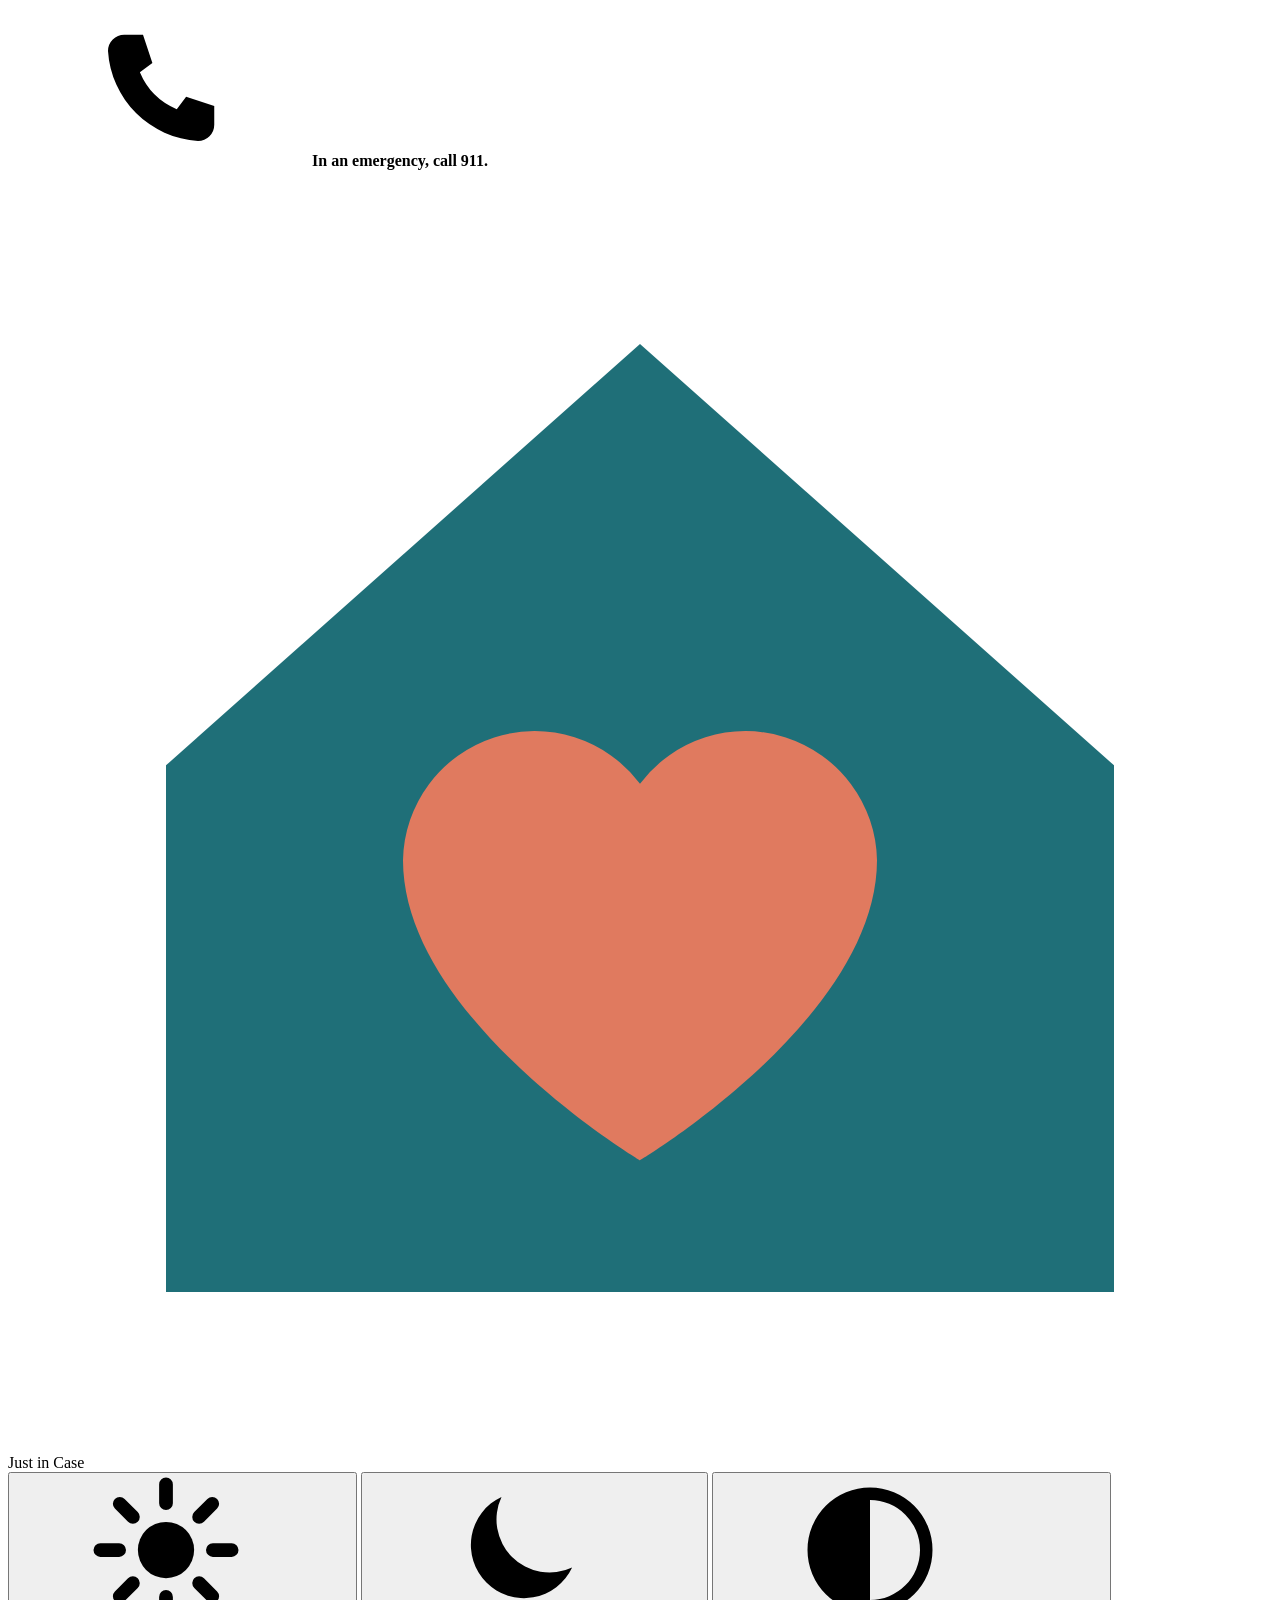
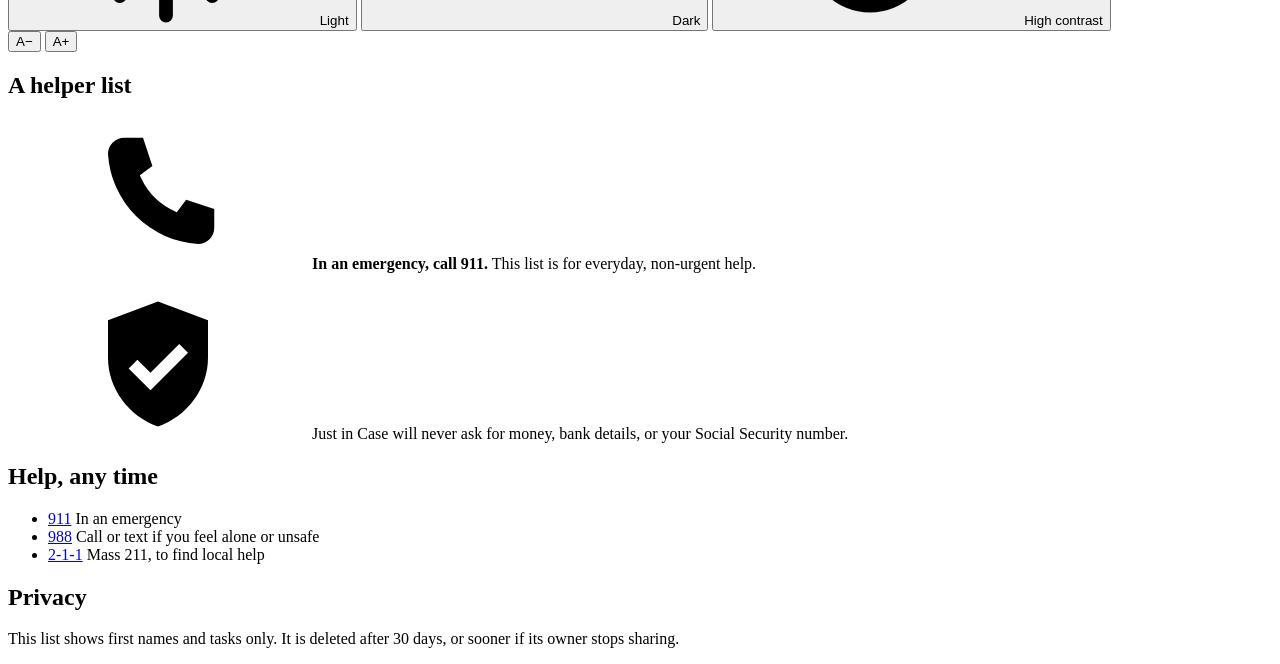
==== web/static/share.html @ d0dc2391 "Warm palette, three themes, polished tabs, timeline and calendar Color and theme - Light is the defa" ====
<!doctype html>
<html lang="en">
<head>
  <meta charset="utf-8">
  <meta name="viewport" content="width=device-width, initial-scale=1">
  <meta name="robots" content="noindex, nofollow">
  <meta name="referrer" content="no-referrer">
  <title>Helper list</title>
  <link rel="preconnect" href="https://fonts.googleapis.com">
  <link rel="preconnect" href="https://fonts.gstatic.com" crossorigin>
  <link href="https://fonts.googleapis.com/css2?family=Atkinson+Hyperlegible:ital,wght@0,400;0,700;1,400&display=swap" rel="stylesheet">
  <link rel="stylesheet" href="/static/style.css">
  <script>
    (function () {
      var t = null;
      try { t = localStorage.getItem("jic-theme"); } catch (e) {}
      if (t !== "light" && t !== "dark" && t !== "contrast") t = "light";  // Light is the default
      document.documentElement.dataset.theme = t;
    })();
  </script>
  <link rel="icon" href="data:image/svg+xml,%3Csvg xmlns='http://www.w3.org/2000/svg' viewBox='0 0 32 32'%3E%3Cpath d='M4 15 16 4l12 11v13H4z' fill='%231F6F78'/%3E%3Cpath d='M16 25s-6-3.6-6-7.6a3.3 3.3 0 0 1 6-1.9 3.3 3.3 0 0 1 6 1.9c0 4-6 7.6-6 7.6z' fill='%23E07A5F'/%3E%3C/svg%3E">
</head>
<body class="share-body">
  <div class="safety-strip" role="note">
    <p class="safety-911">
      <svg class="icon" aria-hidden="true"><use href="#i-phone"/></svg>
      <strong>In an emergency, call 911.</strong>
    </p>
  </div>

  <header class="site-header">
    <span class="brand">
      <svg class="brand-mark" viewBox="0 0 48 48" aria-hidden="true">
        <path d="M6 22 24 6l18 16v20H6z" fill="#1F6F78"/>
        <path d="M24 37s-9-5.4-9-11.4a5 5 0 0 1 9-2.9 5 5 0 0 1 9 2.9c0 6-9 11.4-9 11.4z" fill="#E07A5F"/>
      </svg>
      <span class="brand-name">Just in Case</span>
    </span>
    <span class="tagline"></span>
    <div class="theme-switch" role="group" aria-label="Color theme">
      <button type="button" id="theme-light" aria-label="Light mode"><svg class="icon" aria-hidden="true"><use href="#i-sun"/></svg> <span aria-hidden="true">Light</span></button>
      <button type="button" id="theme-dark" aria-label="Dark mode"><svg class="icon" aria-hidden="true"><use href="#i-moon"/></svg> <span aria-hidden="true">Dark</span></button>
      <button type="button" id="theme-contrast" aria-label="High contrast"><svg class="icon" aria-hidden="true"><use href="#i-contrast"/></svg> <span aria-hidden="true">High contrast</span></button>
    </div>
    <div class="text-size" role="group" aria-label="Text size">
      <button type="button" id="smaller" aria-label="Make text smaller">A<span aria-hidden="true">−</span></button>
      <button type="button" id="bigger" aria-label="Make text bigger">A<span aria-hidden="true">+</span></button>
    </div>
  </header>

  <main class="share-main">
    <div id="owner-banner" class="owner-banner" hidden>
      <svg class="icon" aria-hidden="true"><use href="#i-shield"/></svg>
      <div>
        <p><strong>This is your private link.</strong> Keep it to yourself. With it you can remove names, or stop sharing.</p>
        <button type="button" id="delete-list" class="btn btn-quiet btn-stop">
          <svg class="icon" aria-hidden="true"><use href="#i-stop"/></svg> Stop sharing
        </button>
        <p class="helper-small">Stop sharing deletes this list for everyone, and the link stops working.</p>
      </div>
    </div>

    <section class="share-card">
      <h1 id="share-title">A helper list</h1>
      <p id="share-intro" class="share-intro"></p>
      <p class="notice-911">
        <svg class="icon" aria-hidden="true"><use href="#i-phone"/></svg>
        <span><strong>In an emergency, call 911.</strong> This list is for everyday, non-urgent help.</span>
      </p>
      <p id="share-status" class="share-status" role="status"></p>
      <ul id="share-rows" class="share-rows"></ul>
      <p id="share-expires" class="helper-small"></p>
    </section>
    <p class="trust-line">
      <svg class="icon" aria-hidden="true"><use href="#i-shield"/></svg>
      <span>Just in Case will never ask for money, bank details, or your Social Security number.</span>
    </p>
  </main>

  <svg width="0" height="0" style="position:absolute" aria-hidden="true">
    <defs>
      <symbol id="i-phone" viewBox="0 0 24 24"><path d="M6.6 3h3l1.5 4.5-2 1.5a11 11 0 0 0 5.9 5.9l1.5-2L21 14.4v3A2.6 2.6 0 0 1 18.4 20 15.4 15.4 0 0 1 4 5.6 2.6 2.6 0 0 1 6.6 3z" fill="currentColor"/></symbol>
      <symbol id="i-check" viewBox="0 0 24 24"><path d="m9.5 16.2-4-4L4 13.7l5.5 5.5L20 8.7l-1.5-1.5z" fill="currentColor"/></symbol>
      <symbol id="i-plus" viewBox="0 0 24 24"><path d="M11 4h2v7h7v2h-7v7h-2v-7H4v-2h7z" fill="currentColor"/></symbol>
      <symbol id="i-heart" viewBox="0 0 24 24"><path d="M12 21s-8-5-8-11a4.5 4.5 0 0 1 8-2.8A4.5 4.5 0 0 1 20 10c0 6-8 11-8 11z" fill="currentColor"/></symbol>
      <symbol id="i-shield" viewBox="0 0 24 24"><path d="M12 2 4 5v6c0 5 3.4 9.4 8 11 4.6-1.6 8-6 8-11V5zm-1.2 14.2-3.5-3.5 1.4-1.4 2.1 2.1 4.6-4.6 1.4 1.4z" fill="currentColor"/></symbol>
      <symbol id="i-stop" viewBox="0 0 24 24"><path d="M6 6h12v12H6z" fill="currentColor"/></symbol>
      <symbol id="i-dash"viewBox="0 0 24 24"><path d="M12 2a10 10 0 1 1 0 20 10 10 0 0 1 0-20zM7 11v2h10v-2z" fill="currentColor"/></symbol>
      <symbol id="i-contrast" viewBox="0 0 24 24"><path d="M12 2a10 10 0 1 1 0 20 10 10 0 0 1 0-20zm0 2v16a8 8 0 0 0 0-16z" fill="currentColor"/></symbol>
      <symbol id="i-sun" viewBox="0 0 24 24"><circle cx="12" cy="12" r="4.5" fill="currentColor"/><path d="M12 1.5v3M12 19.5v3M1.5 12h3M19.5 12h3M4.6 4.6l2.1 2.1M17.3 17.3l2.1 2.1M4.6 19.4l2.1-2.1M17.3 6.7l2.1-2.1" stroke="currentColor" stroke-width="2.2" stroke-linecap="round"/></symbol>
      <symbol id="i-moon" viewBox="0 0 24 24"><path d="M20.5 14.8A8.5 8.5 0 0 1 9.2 3.5a8.5 8.5 0 1 0 11.3 11.3z" fill="currentColor"/></symbol>
    </defs>
  </svg>
  <footer class="site-footer">
    <div class="footer-grid">
      <section aria-labelledby="f-help">
        <h2 id="f-help">Help, any time</h2>
        <ul class="footer-help">
          <li><a href="tel:911">911</a> In an emergency</li>
          <li><a href="tel:988">988</a> Call or text if you feel alone or unsafe</li>
          <li><a href="tel:211">2-1-1</a> Mass 211, to find local help</li>
        </ul>
      </section>
      <section aria-labelledby="f-privacy">
        <h2 id="f-privacy">Privacy</h2>
        <p>This list shows first names and tasks only. It is deleted after 30 days, or sooner if its owner stops sharing.</p>
      </section>
    </div>
  </footer>
  <script src="/static/share.js"></script>
</body>
</html>
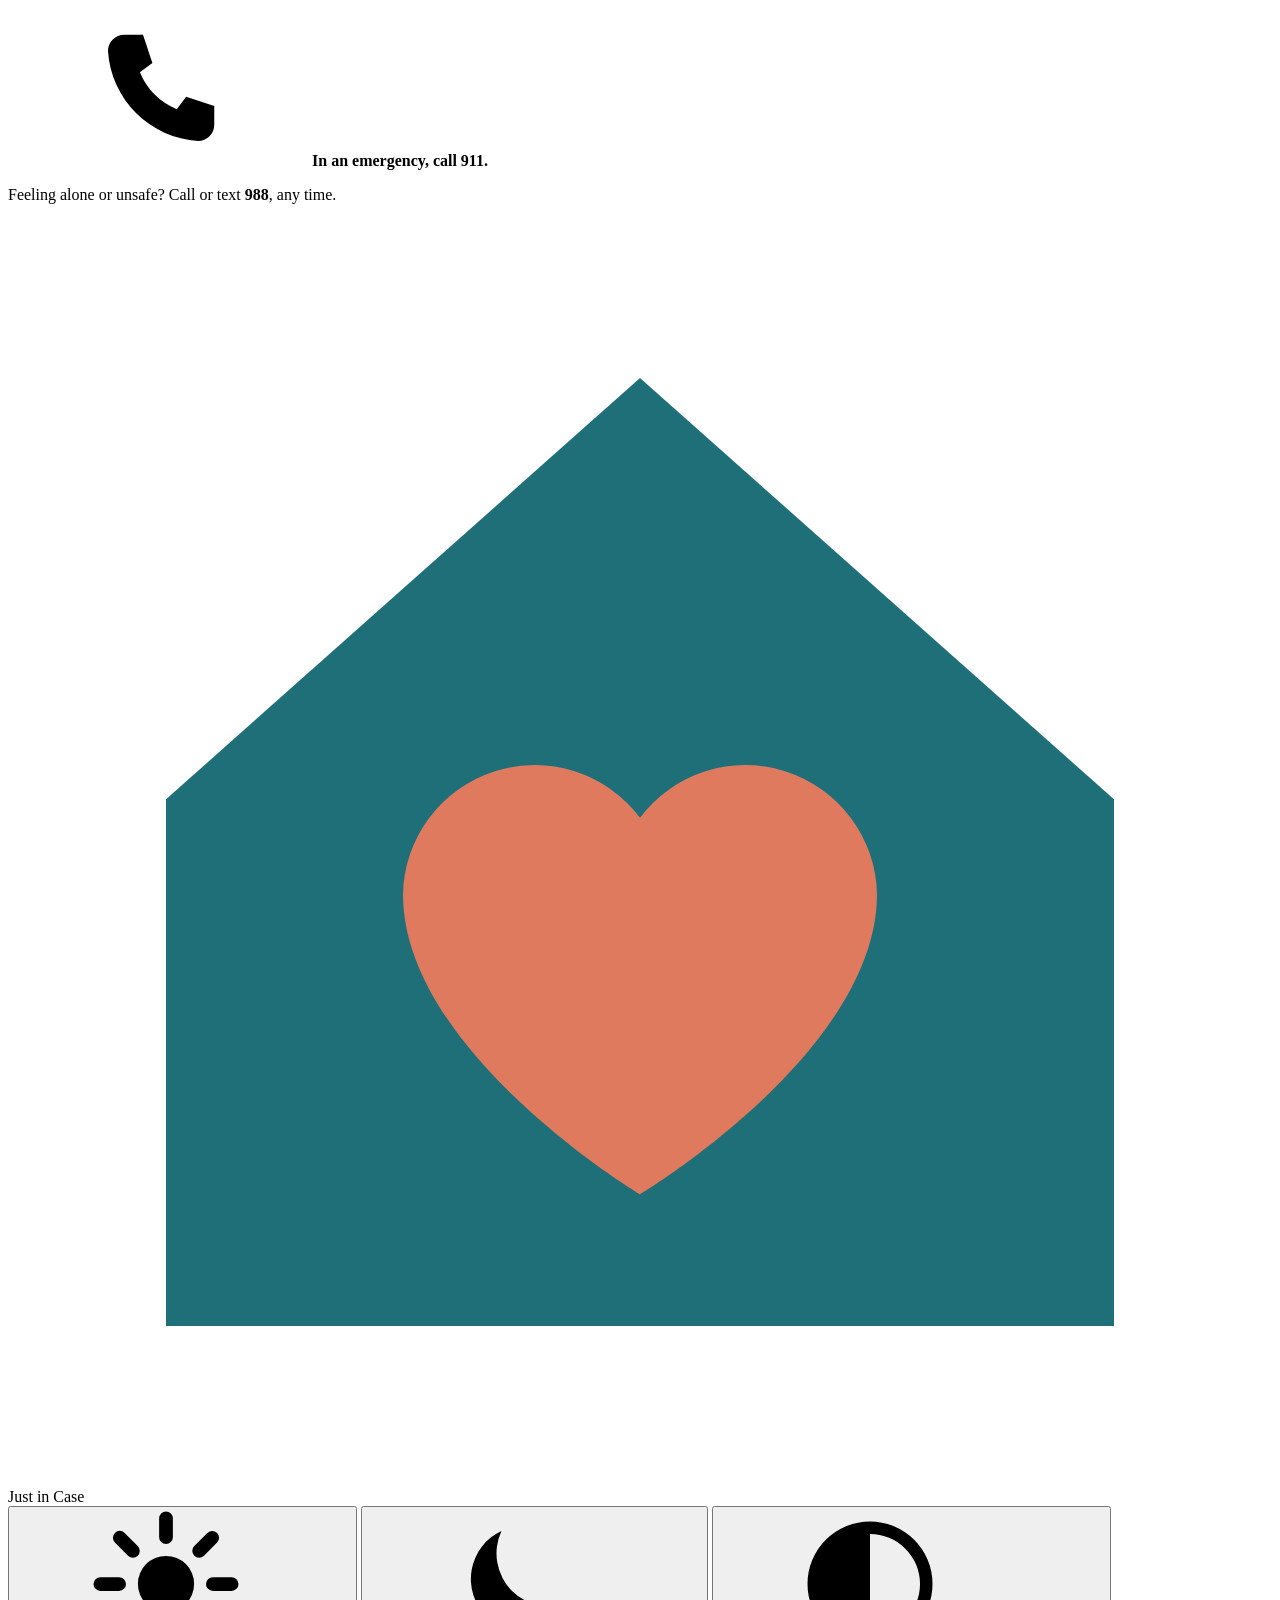
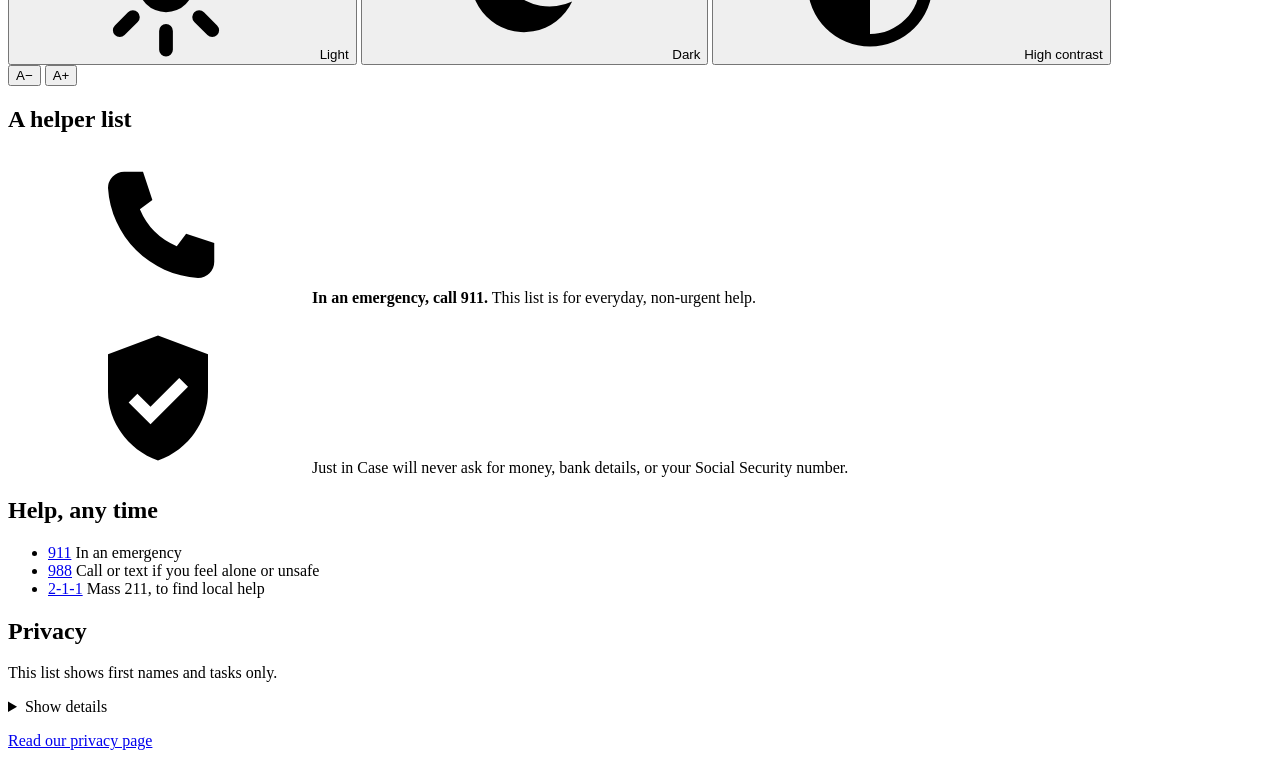
==== commit bc7de27d: "Simple mode, Haven, privacy page, and plan tools Home and chat - Simple mode is the default: three b" ====
--- a/web/static/share.html
+++ b/web/static/share.html
@@ -26,6 +26,7 @@
       <svg class="icon" aria-hidden="true"><use href="#i-phone"/></svg>
       <strong>In an emergency, call 911.</strong>
     </p>
+    <p class="safety-988">Feeling alone or unsafe? Call or text <strong>988</strong>, any time.</p>
   </div>
 
   <header class="site-header">
@@ -52,7 +53,8 @@
     <div id="owner-banner" class="owner-banner" hidden>
       <svg class="icon" aria-hidden="true"><use href="#i-shield"/></svg>
       <div>
-        <p><strong>This is your private link.</strong> Keep it to yourself. With it you can remove names, or stop sharing.</p>
+        <p><strong>This is your private link.</strong> Keep it to yourself.</p>
+        <details class="more"><summary>Show details</summary><p>With it you can remove names, or stop sharing.</p></details>
         <button type="button" id="delete-list" class="btn btn-quiet btn-stop">
           <svg class="icon" aria-hidden="true"><use href="#i-stop"/></svg> Stop sharing
         </button>
@@ -103,7 +105,9 @@
       </section>
       <section aria-labelledby="f-privacy">
         <h2 id="f-privacy">Privacy</h2>
-        <p>This list shows first names and tasks only. It is deleted after 30 days, or sooner if its owner stops sharing.</p>
+        <p>This list shows first names and tasks only.</p>
+        <details class="more"><summary>Show details</summary><p>It is deleted after 30 days, or sooner if its owner stops sharing.</p></details>
+        <p><a href="/#privacy">Read our privacy page</a></p>
       </section>
     </div>
   </footer>
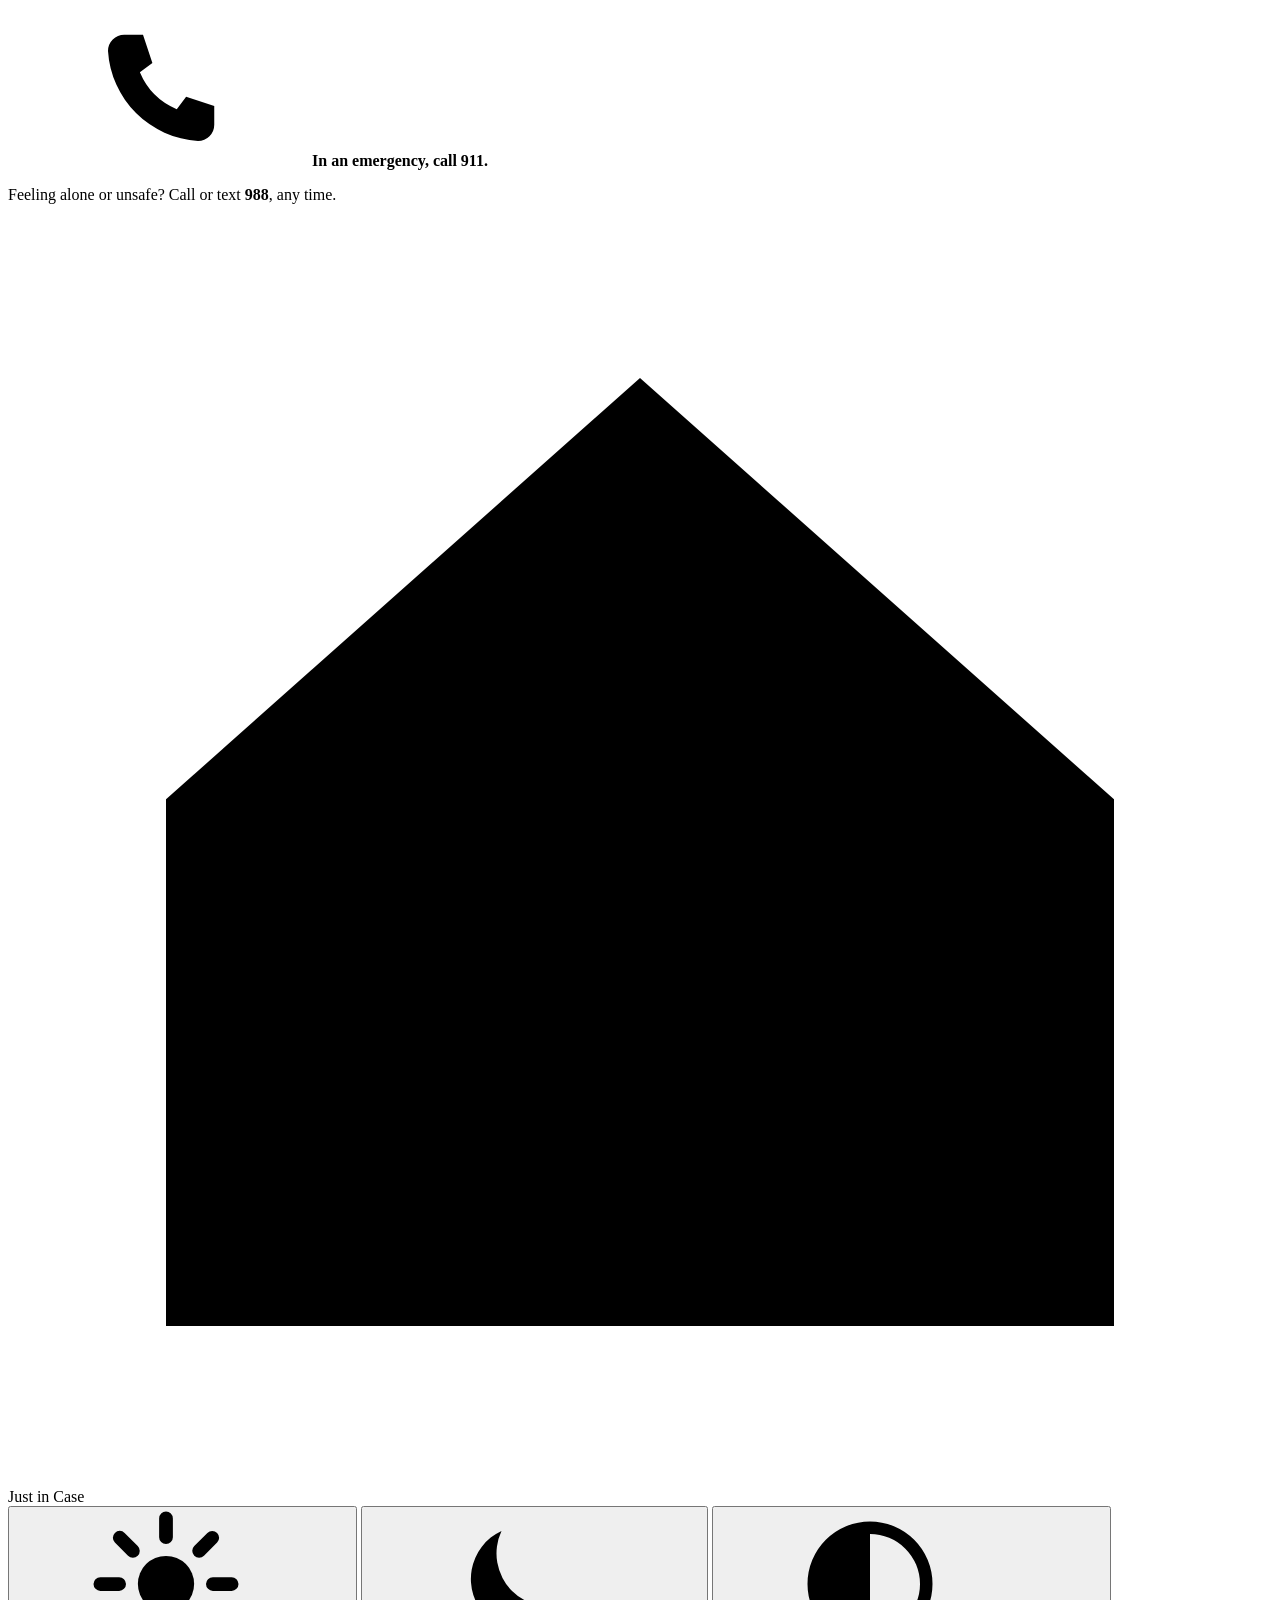
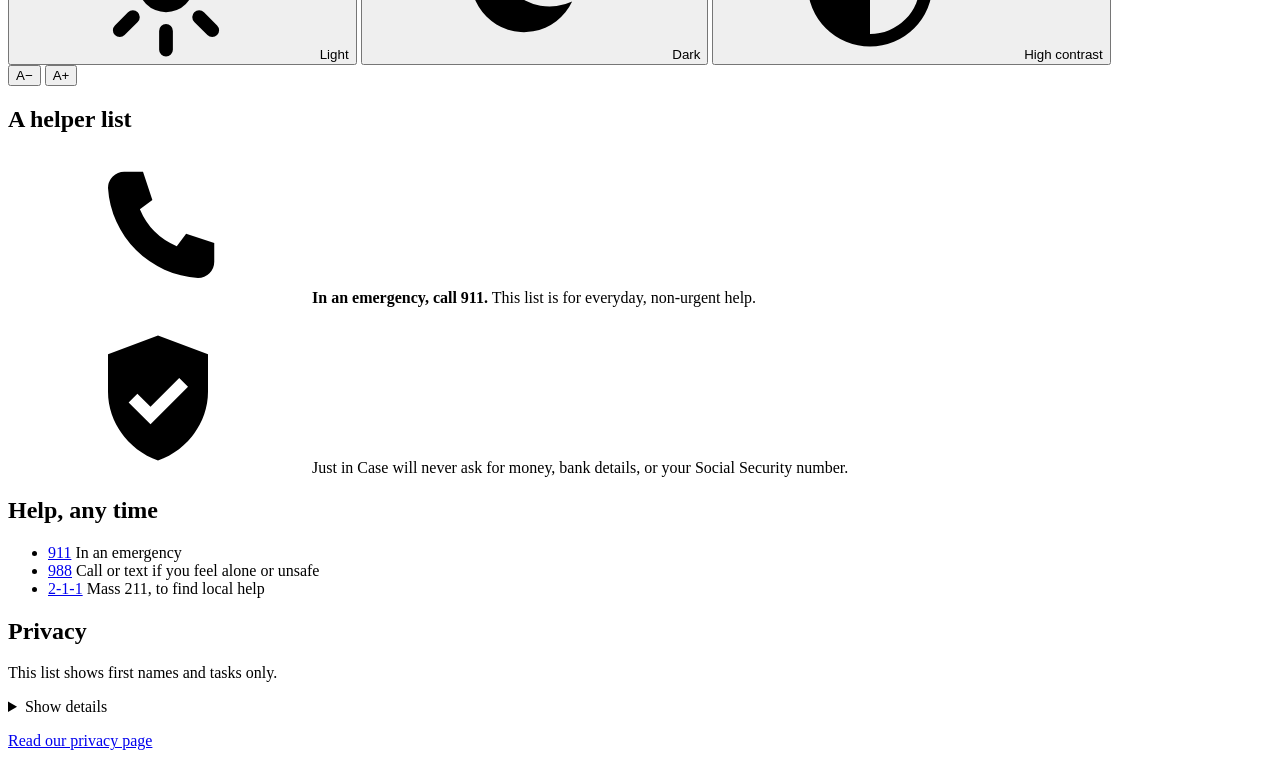
==== commit 79589724: "Calmer interface, guided Ruth story, and theme fixes (Rounds 6 and 7, part 1) Round 6: a calmer, mor" ====
--- a/web/static/share.html
+++ b/web/static/share.html
@@ -3,6 +3,8 @@
 <head>
   <meta charset="utf-8">
   <meta name="viewport" content="width=device-width, initial-scale=1">
+  <!-- "only light": browsers may not darken Light by themselves. The Dark and High contrast themes set their own colors. -->
+  <meta name="color-scheme" content="only light">
   <meta name="robots" content="noindex, nofollow">
   <meta name="referrer" content="no-referrer">
   <title>Helper list</title>
@@ -13,8 +15,10 @@
   <script>
     (function () {
       var t = null;
-      try { t = localStorage.getItem("jic-theme"); } catch (e) {}
-      if (t !== "light" && t !== "dark" && t !== "contrast") t = "light";  // Light is the default
+      try { t = localStorage.getItem("jic-theme-v2"); } catch (e) {}
+      // Light is the default. "-v2": choices saved by older versions (which could follow the
+      // computer's dark setting) are ignored, so everyone starts in Light once.
+      if (t !== "light" && t !== "dark" && t !== "contrast") t = "light";
       document.documentElement.dataset.theme = t;
     })();
   </script>
@@ -32,8 +36,8 @@
   <header class="site-header">
     <span class="brand">
       <svg class="brand-mark" viewBox="0 0 48 48" aria-hidden="true">
-        <path d="M6 22 24 6l18 16v20H6z" fill="#1F6F78"/>
-        <path d="M24 37s-9-5.4-9-11.4a5 5 0 0 1 9-2.9 5 5 0 0 1 9 2.9c0 6-9 11.4-9 11.4z" fill="#E07A5F"/>
+        <path d="M6 22 24 6l18 16v20H6z" style="fill:var(--primary)"/>
+        <path d="M24 37s-9-5.4-9-11.4a5 5 0 0 1 9-2.9 5 5 0 0 1 9 2.9c0 6-9 11.4-9 11.4z" style="fill:var(--brand-heart)"/>
       </svg>
       <span class="brand-name">Just in Case</span>
     </span>
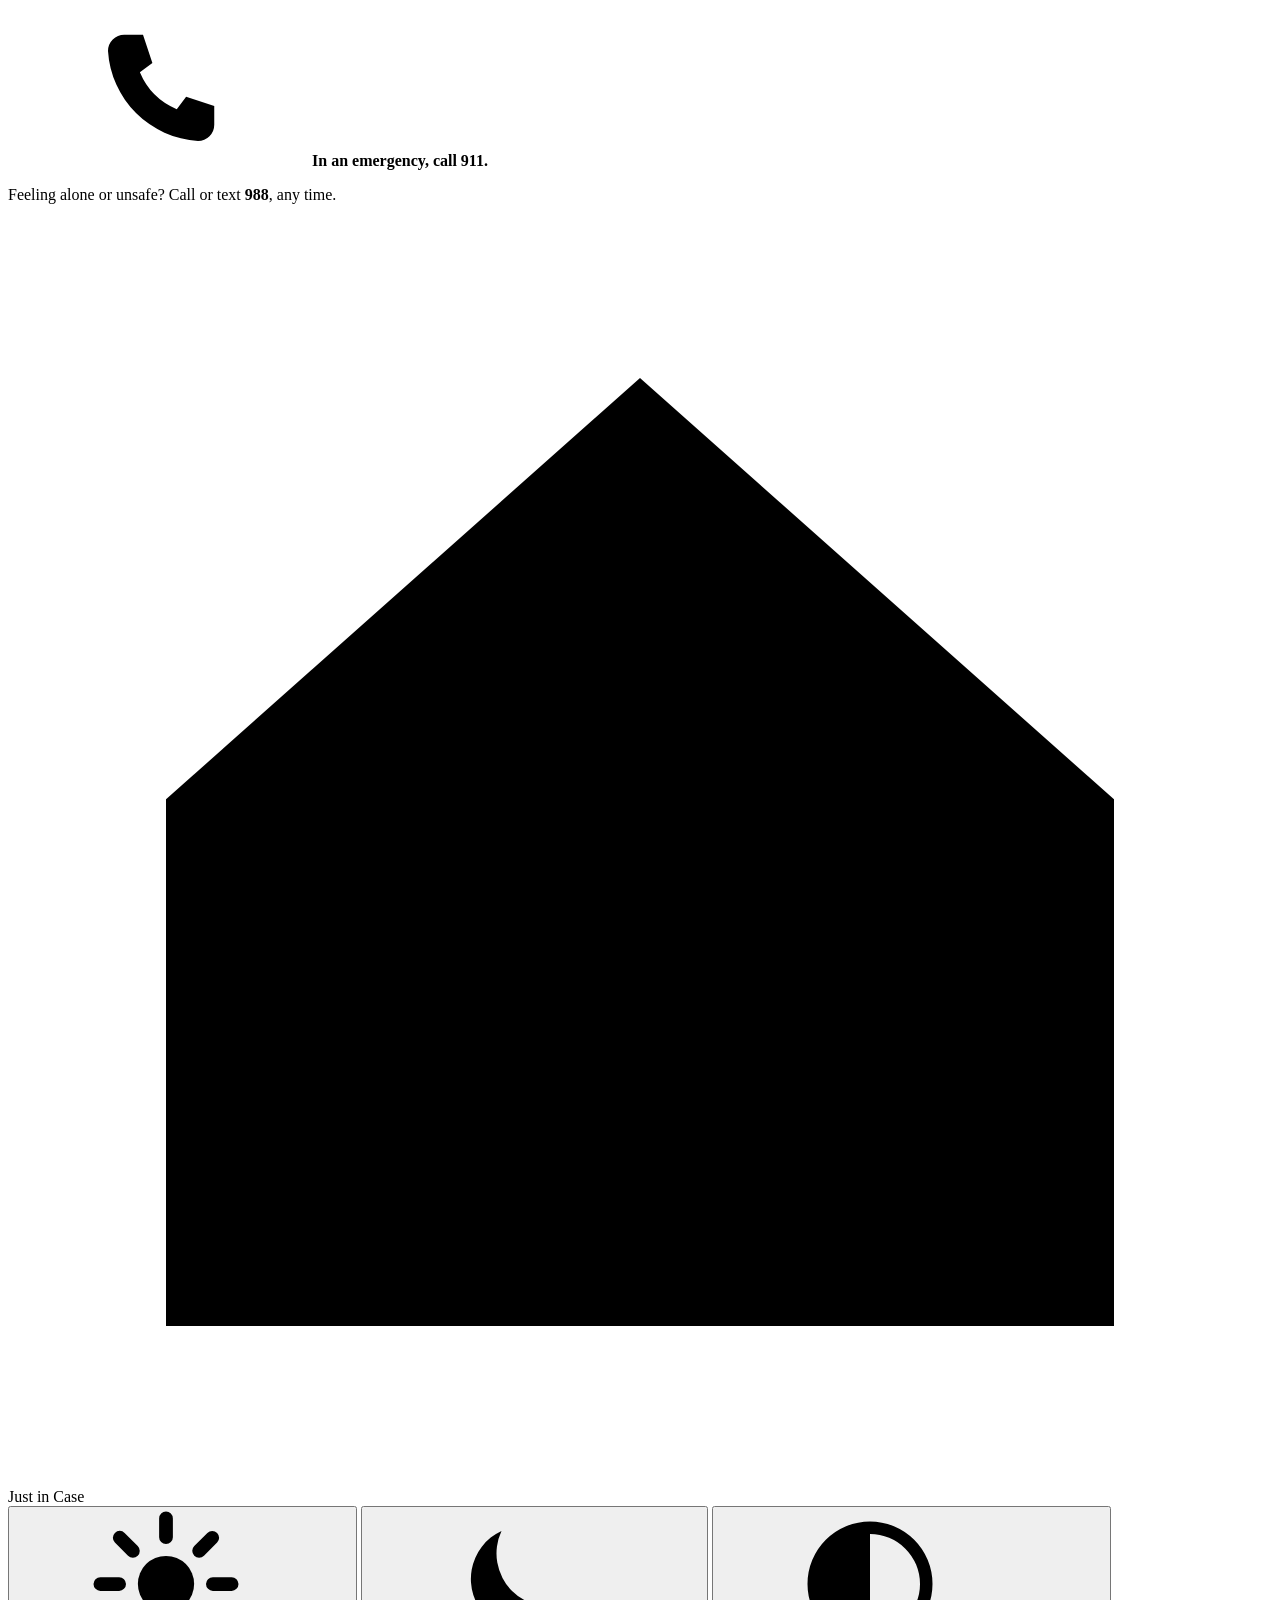
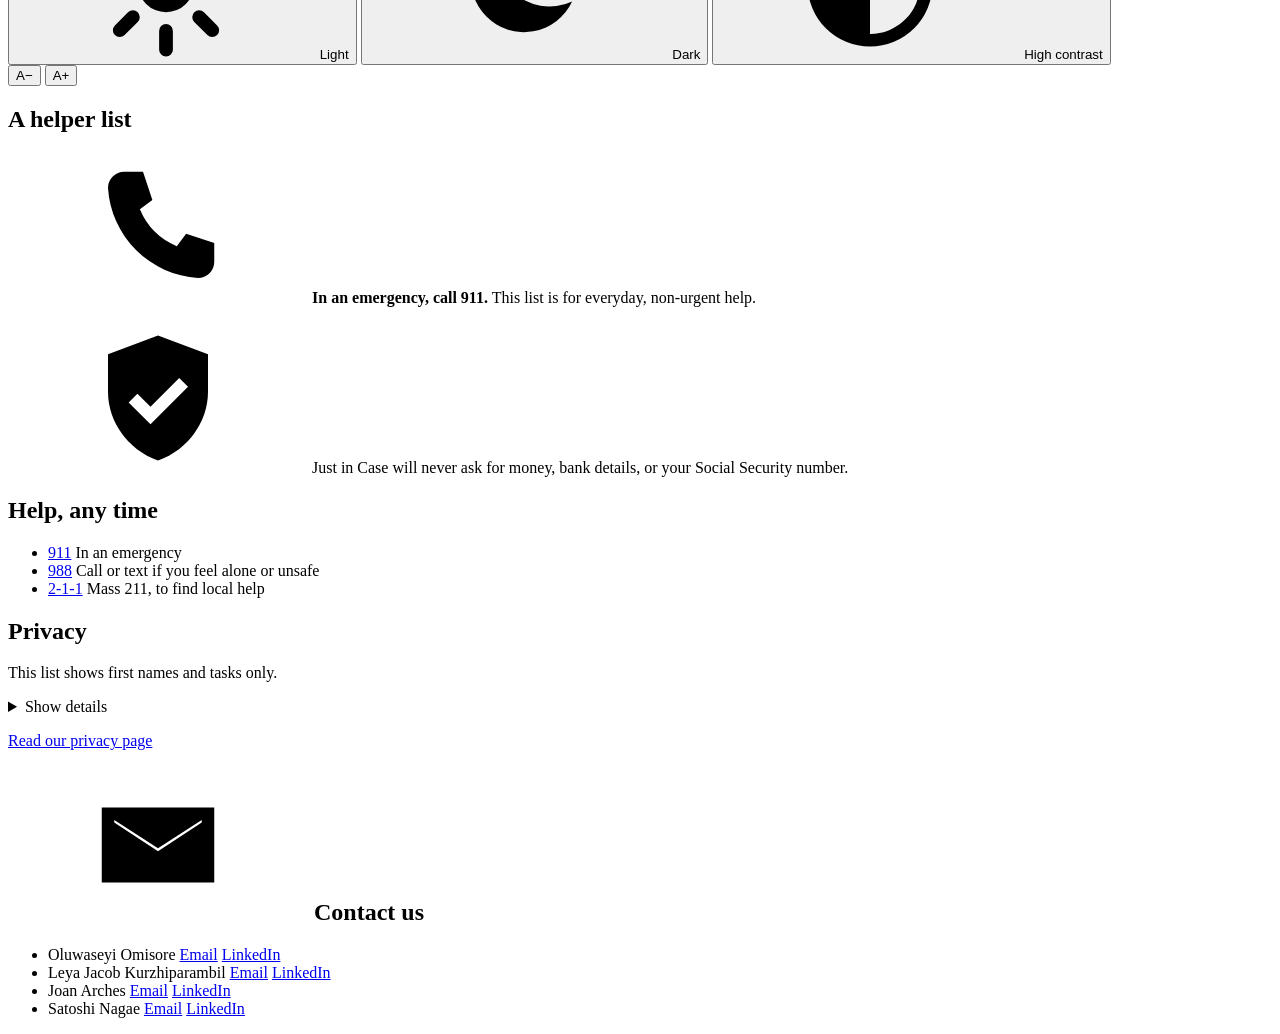
==== commit deb4d23f: "Footer: Contact us, with each team member's email and LinkedIn On the main site and the shared helpe" ====
--- a/web/static/share.html
+++ b/web/static/share.html
@@ -4,7 +4,7 @@
   <meta charset="utf-8">
   <meta name="viewport" content="width=device-width, initial-scale=1">
   <!-- "only light": browsers may not darken Light by themselves. The Dark and High contrast themes set their own colors. -->
-  <meta name="color-scheme" content="only light">
+  <meta name="color-scheme" content="light only"><meta name="darkreader-lock">
   <meta name="robots" content="noindex, nofollow">
   <meta name="referrer" content="no-referrer">
   <title>Helper list</title>
@@ -93,6 +93,8 @@
       <symbol id="i-stop" viewBox="0 0 24 24"><path d="M6 6h12v12H6z" fill="currentColor"/></symbol>
       <symbol id="i-dash"viewBox="0 0 24 24"><path d="M12 2a10 10 0 1 1 0 20 10 10 0 0 1 0-20zM7 11v2h10v-2z" fill="currentColor"/></symbol>
       <symbol id="i-contrast" viewBox="0 0 24 24"><path d="M12 2a10 10 0 1 1 0 20 10 10 0 0 1 0-20zm0 2v16a8 8 0 0 0 0-16z" fill="currentColor"/></symbol>
+      <symbol id="i-calendar" viewBox="0 0 24 24"><path d="M7 2h2v2h6V2h2v2h3a1 1 0 0 1 1 1v15a1 1 0 0 1-1 1H4a1 1 0 0 1-1-1V5a1 1 0 0 1 1-1h3zM5 9v10h14V9zm2 2h4v4H7z" fill="currentColor"/></symbol>
+      <symbol id="i-mail" viewBox="0 0 24 24"><path d="M3 6h18v12H3zm2 2v.4l7 4.6 7-4.6V8l-7 4.5z" fill="currentColor"/></symbol>
       <symbol id="i-sun" viewBox="0 0 24 24"><circle cx="12" cy="12" r="4.5" fill="currentColor"/><path d="M12 1.5v3M12 19.5v3M1.5 12h3M19.5 12h3M4.6 4.6l2.1 2.1M17.3 17.3l2.1 2.1M4.6 19.4l2.1-2.1M17.3 6.7l2.1-2.1" stroke="currentColor" stroke-width="2.2" stroke-linecap="round"/></symbol>
       <symbol id="i-moon" viewBox="0 0 24 24"><path d="M20.5 14.8A8.5 8.5 0 0 1 9.2 3.5a8.5 8.5 0 1 0 11.3 11.3z" fill="currentColor"/></symbol>
     </defs>
@@ -113,6 +115,15 @@
         <details class="more"><summary>Show details</summary><p>It is deleted after 30 days, or sooner if its owner stops sharing.</p></details>
         <p><a href="/#privacy">Read our privacy page</a></p>
       </section>
+      <section aria-labelledby="f-contact">
+        <h2 id="f-contact"><svg class="icon" aria-hidden="true"><use href="#i-mail"/></svg> Contact us</h2>
+        <ul class="footer-contact">
+          <li><span class="contact-name">Oluwaseyi Omisore</span> <a href="mailto:oluwaseyi.omisore001@umb.edu" aria-label="Email Oluwaseyi Omisore">Email</a> <a href="https://www.linkedin.com/in/oluwaseyi-omisore-cs" target="_blank" rel="noopener noreferrer" aria-label="Oluwaseyi Omisore on LinkedIn (opens in a new tab)">LinkedIn</a></li>
+          <li><span class="contact-name">Leya Jacob Kurzhiparambil</span> <a href="mailto:L.Kurzhiparambil001@umb.edu" aria-label="Email Leya Jacob Kurzhiparambil">Email</a> <a href="https://www.linkedin.com/in/leya-jacob/" target="_blank" rel="noopener noreferrer" aria-label="Leya Jacob Kurzhiparambil on LinkedIn (opens in a new tab)">LinkedIn</a></li>
+          <li><span class="contact-name">Joan Arches</span> <a href="mailto:Joan.Arches@umb.edu" aria-label="Email Joan Arches">Email</a> <a href="https://www.linkedin.com/in/joanarches/" target="_blank" rel="noopener noreferrer" aria-label="Joan Arches on LinkedIn (opens in a new tab)">LinkedIn</a></li>
+          <li><span class="contact-name">Satoshi Nagae</span> <a href="mailto:Satoshi.Nagae001@umb.edu" aria-label="Email Satoshi Nagae">Email</a> <a href="https://www.linkedin.com/in/snagae/" target="_blank" rel="noopener noreferrer" aria-label="Satoshi Nagae on LinkedIn (opens in a new tab)">LinkedIn</a></li>
+        </ul>
+      </section>
     </div>
   </footer>
   <script src="/static/share.js"></script>
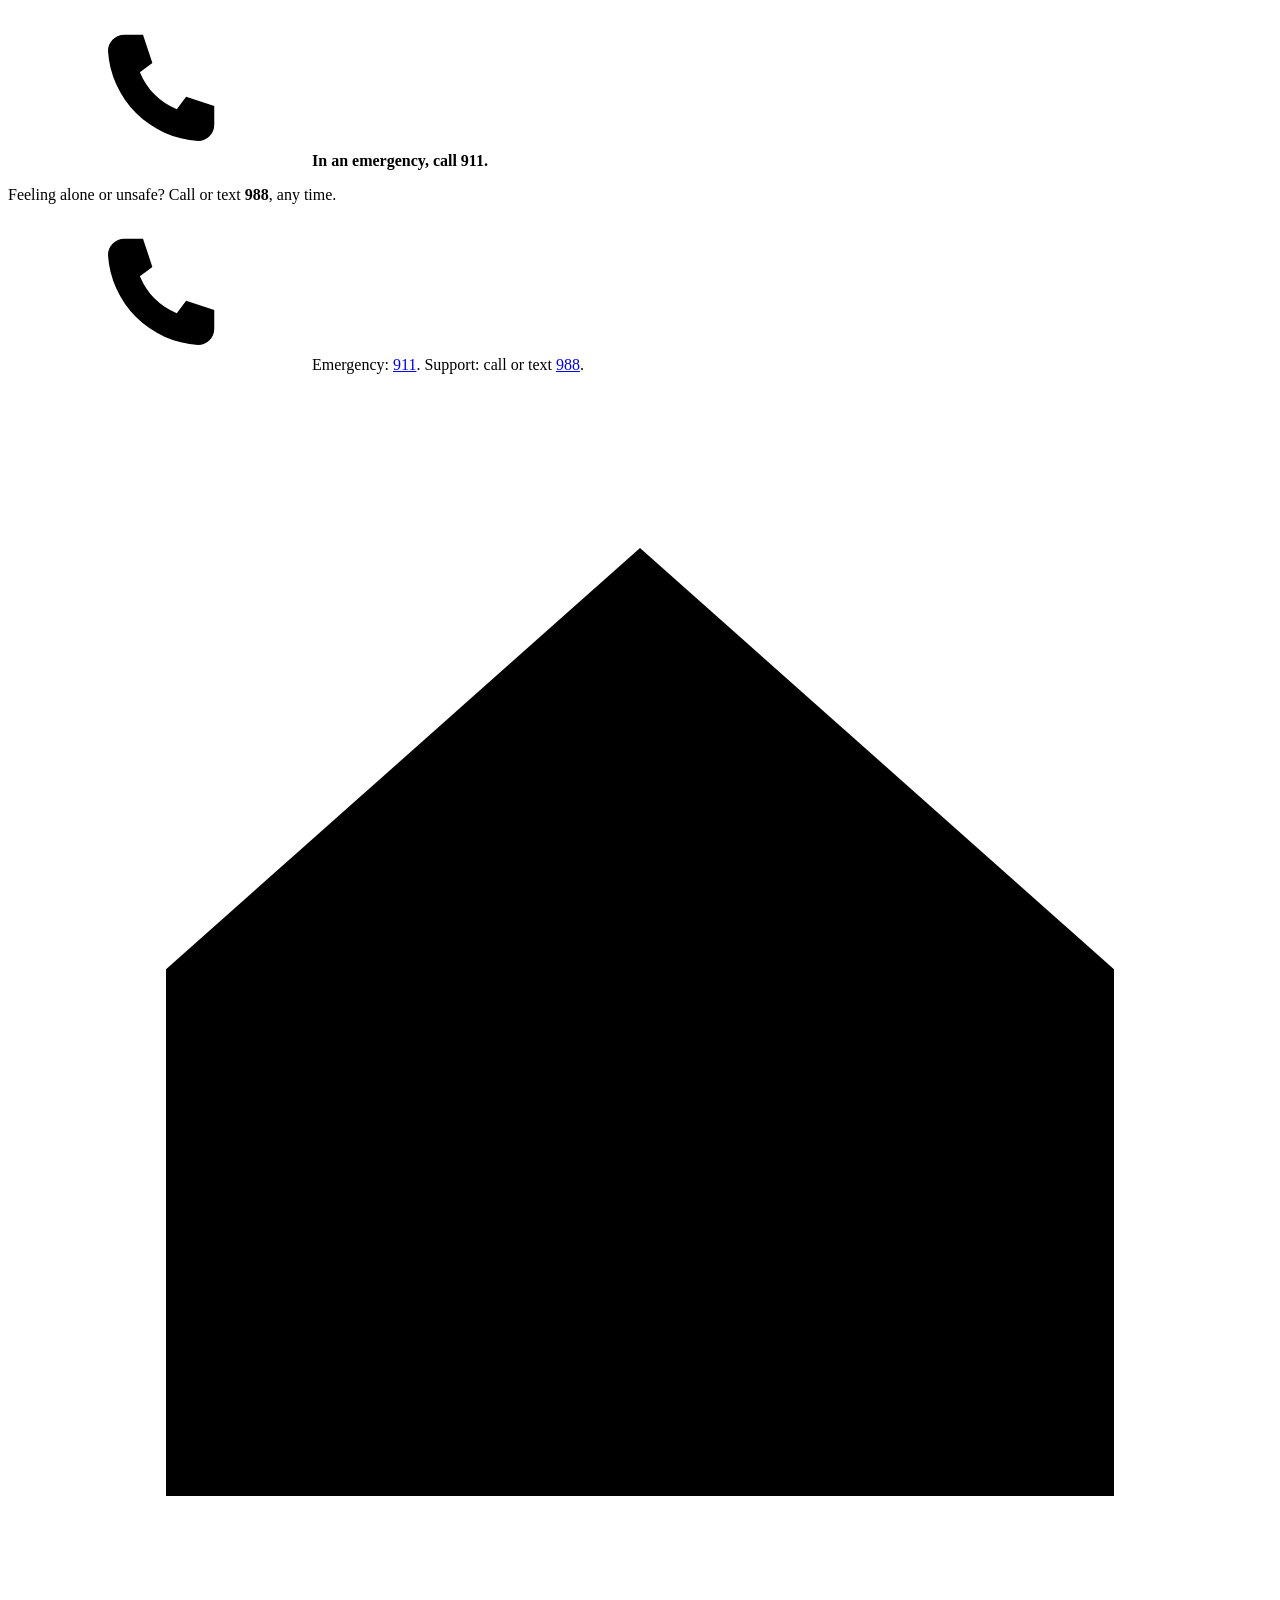
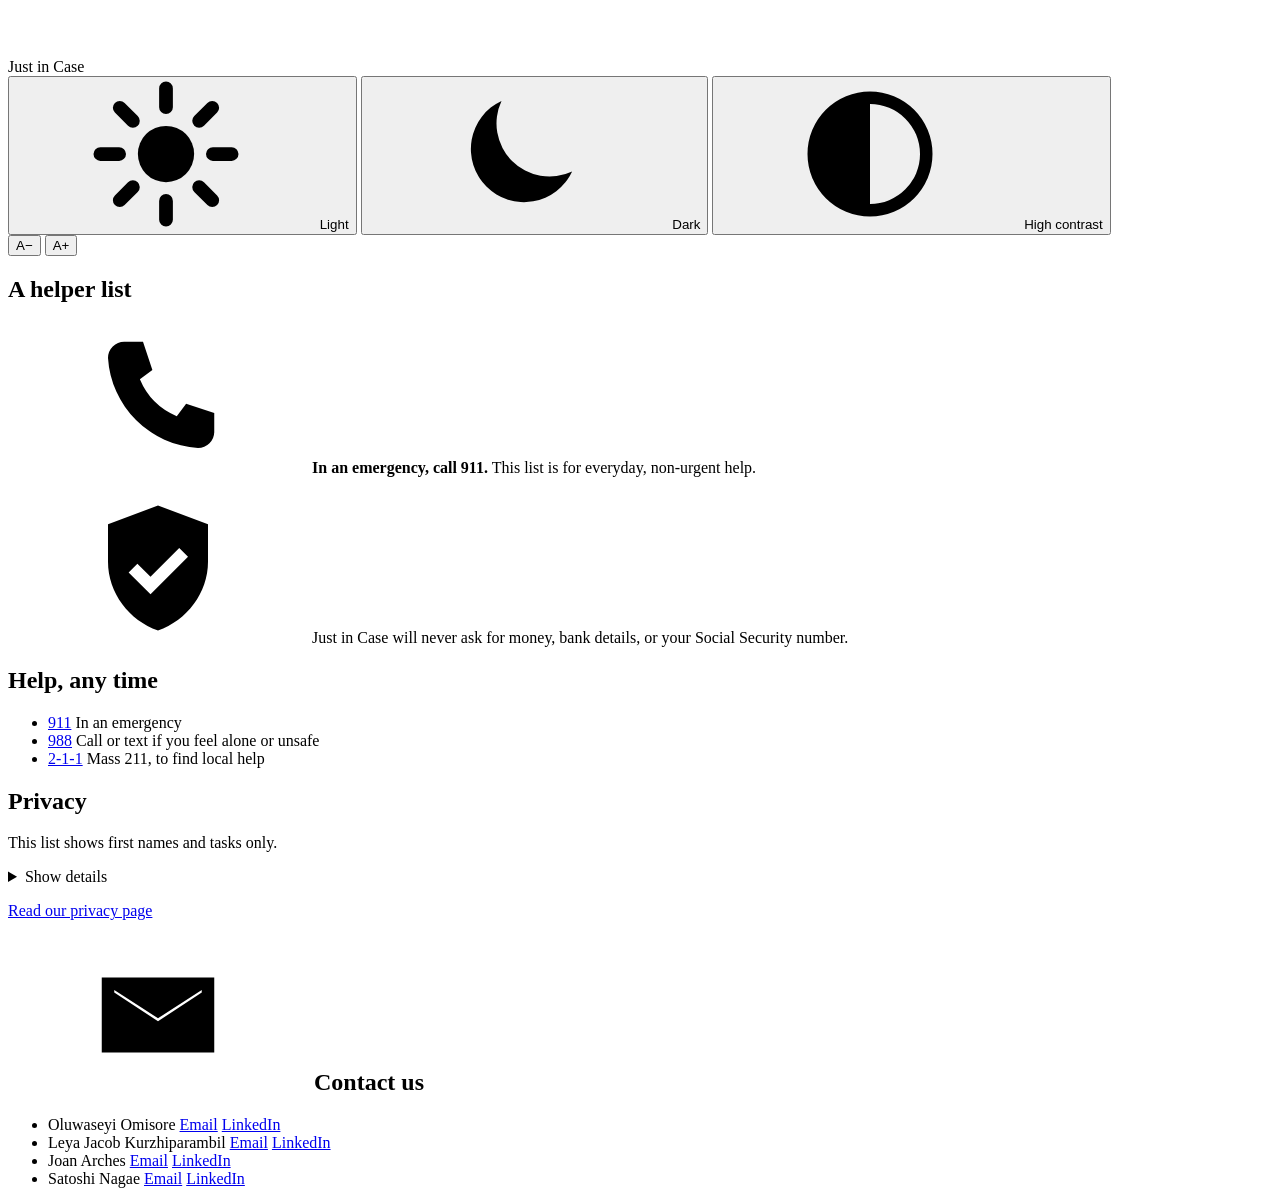
==== commit b38298e9: "Round 14.1: every move starts at the top, tour tips sit beside their target, one-line emergency bar " ====
--- a/web/static/share.html
+++ b/web/static/share.html
@@ -31,6 +31,8 @@
       <strong>In an emergency, call 911.</strong>
     </p>
     <p class="safety-988">Feeling alone or unsafe? Call or text <strong>988</strong>, any time.</p>
+    <!-- Phones: the same two numbers on one short line, both tappable -->
+    <p class="safety-compact"><svg class="icon" aria-hidden="true"><use href="#i-phone"/></svg> <span>Emergency: <a href="tel:911">911</a>. Support: call or text <a href="tel:988">988</a>.</span></p>
   </div>
 
   <header class="site-header">
@@ -74,7 +76,16 @@
         <span><strong>In an emergency, call 911.</strong> This list is for everyday, non-urgent help.</span>
       </p>
       <p id="share-status" class="share-status" role="status"></p>
+      <div id="share-thanks" class="share-thanks" role="status" hidden></div>
       <ul id="share-rows" class="share-rows"></ul>
+      <form id="signup" class="share-form signup" hidden>
+        <p id="signup-count" class="share-task"></p>
+        <label>Your first name <input id="signup-name" maxlength="120" required autocomplete="given-name"></label>
+        <div class="share-form-actions">
+          <button type="submit" class="btn btn-primary"><svg class="icon" aria-hidden="true"><use href="#i-heart"/></svg> Sign me up</button>
+        </div>
+        <p class="helper-small">Only your first name shows on this list.</p>
+      </form>
       <p id="share-expires" class="helper-small"></p>
     </section>
     <p class="trust-line">
@@ -94,6 +105,7 @@
       <symbol id="i-dash"viewBox="0 0 24 24"><path d="M12 2a10 10 0 1 1 0 20 10 10 0 0 1 0-20zM7 11v2h10v-2z" fill="currentColor"/></symbol>
       <symbol id="i-contrast" viewBox="0 0 24 24"><path d="M12 2a10 10 0 1 1 0 20 10 10 0 0 1 0-20zm0 2v16a8 8 0 0 0 0-16z" fill="currentColor"/></symbol>
       <symbol id="i-calendar" viewBox="0 0 24 24"><path d="M7 2h2v2h6V2h2v2h3a1 1 0 0 1 1 1v15a1 1 0 0 1-1 1H4a1 1 0 0 1-1-1V5a1 1 0 0 1 1-1h3zM5 9v10h14V9zm2 2h4v4H7z" fill="currentColor"/></symbol>
+<symbol id="i-chat" viewBox="0 0 24 24"><path d="M4 4h16a1 1 0 0 1 1 1v11a1 1 0 0 1-1 1H9l-5 4v-4a1 1 0 0 1-1-1V5a1 1 0 0 1 1-1zm3 5v2h10V9zm0 4v2h7v-2z" fill="currentColor"/></symbol>
       <symbol id="i-mail" viewBox="0 0 24 24"><path d="M3 6h18v12H3zm2 2v.4l7 4.6 7-4.6V8l-7 4.5z" fill="currentColor"/></symbol>
       <symbol id="i-sun" viewBox="0 0 24 24"><circle cx="12" cy="12" r="4.5" fill="currentColor"/><path d="M12 1.5v3M12 19.5v3M1.5 12h3M19.5 12h3M4.6 4.6l2.1 2.1M17.3 17.3l2.1 2.1M4.6 19.4l2.1-2.1M17.3 6.7l2.1-2.1" stroke="currentColor" stroke-width="2.2" stroke-linecap="round"/></symbol>
       <symbol id="i-moon" viewBox="0 0 24 24"><path d="M20.5 14.8A8.5 8.5 0 0 1 9.2 3.5a8.5 8.5 0 1 0 11.3 11.3z" fill="currentColor"/></symbol>
